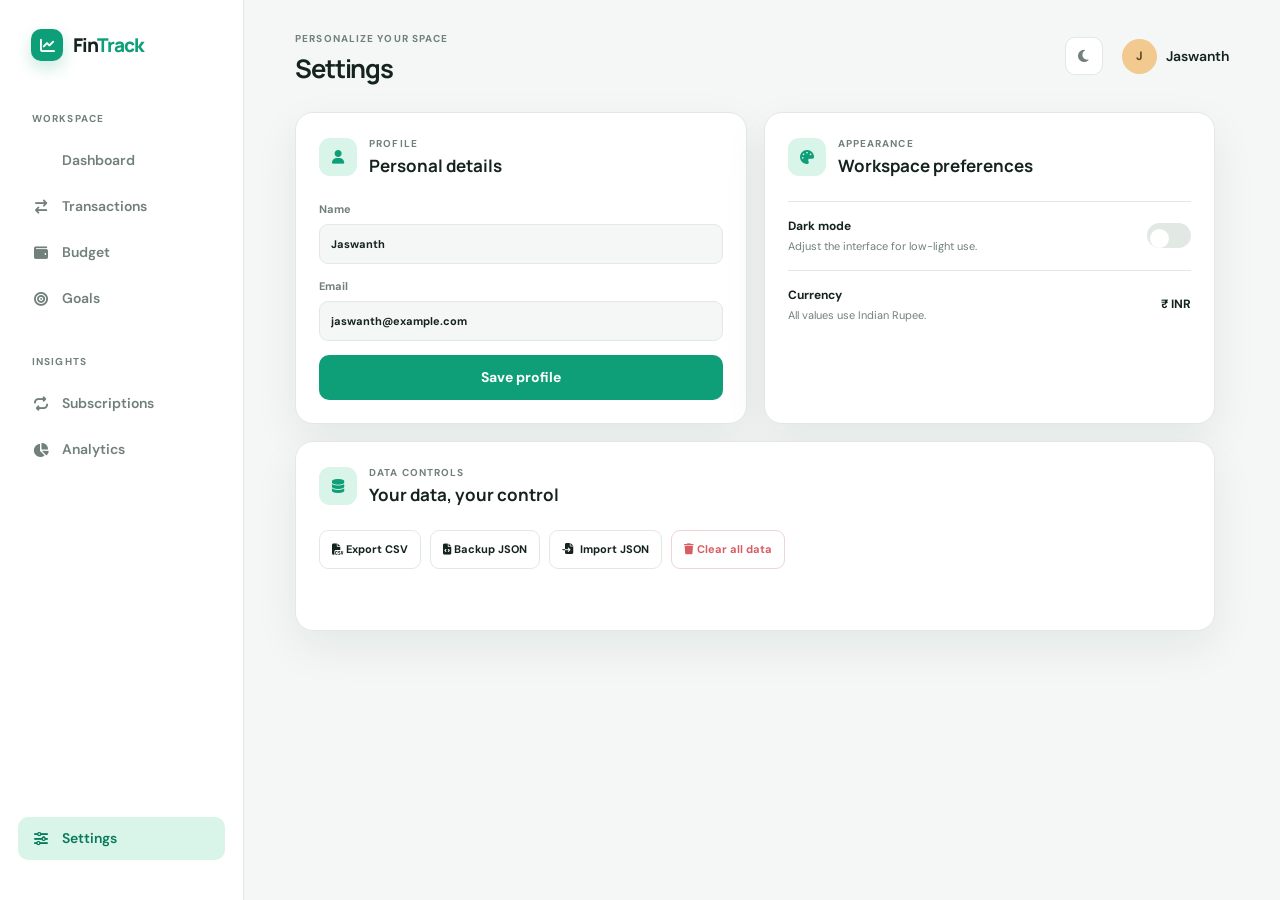
==== FinTrackApp/settings.html @ d3158979 "Deploy FinTrack app to GitHub Pages" ====
<!doctype html><html lang="en"><head><meta charset="UTF-8"><meta name="viewport" content="width=device-width,initial-scale=1"><title>Settings | FinTrack</title><link rel="preconnect" href="https://fonts.googleapis.com"><link rel="stylesheet" href="https://fonts.googleapis.com/css2?family=DM+Sans:wght@400;500;600;700&family=Manrope:wght@600;700;800&display=swap"><link rel="stylesheet" href="https://cdnjs.cloudflare.com/ajax/libs/font-awesome/6.5.2/css/all.min.css"><link rel="stylesheet" href="css/style.css"><link rel="stylesheet" href="css/responsive.css"></head><body data-page="settings"><div class="app-shell"><aside class="sidebar" id="sidebar"><a class="brand" href="index.html"><span class="brand-mark"><i class="fa-solid fa-chart-line"></i></span><span>Fin<span>Track</span></span></a><nav class="sidebar-nav"><p class="nav-label">Workspace</p><a class="nav-item" href="index.html"><i class="fa-solid fa-grid-2"></i>Dashboard</a><a class="nav-item" href="transactions.html"><i class="fa-solid fa-arrow-right-arrow-left"></i>Transactions</a><a class="nav-item" href="budget.html"><i class="fa-solid fa-wallet"></i>Budget</a><a class="nav-item" href="goals.html"><i class="fa-solid fa-bullseye"></i>Goals</a><p class="nav-label nav-label-spaced">Insights</p><a class="nav-item" href="analytics.html"><i class="fa-solid fa-chart-pie"></i>Analytics</a></nav><div class="sidebar-bottom"><a class="nav-item active" href="settings.html"><i class="fa-solid fa-sliders"></i>Settings</a></div></aside><main class="main-content"><header class="topbar"><button class="icon-button mobile-menu" id="mobileMenu" aria-label="Open navigation"><i class="fa-solid fa-bars"></i></button><div class="page-heading"><span class="eyebrow">Personalize your space</span><h1>Settings</h1></div><div class="topbar-actions"><button class="icon-button" id="themeToggle" aria-label="Toggle dark mode"><i class="fa-solid fa-moon"></i></button><div class="profile-chip"><span class="avatar" id="userAvatar">JD</span><span class="profile-name" id="profileName">Jaswanth</span></div></div></header><section class="settings-grid"><article class="panel settings-section"><div class="settings-heading"><span class="settings-icon"><i class="fa-solid fa-user"></i></span><div><p class="section-kicker">Profile</p><h2>Personal details</h2></div></div><form id="profileForm" class="settings-form"><label>Name<input name="name" required></label><label>Email<input name="email" type="email" required></label><button class="primary-button" type="submit">Save profile</button></form></article><article class="panel settings-section"><div class="settings-heading"><span class="settings-icon"><i class="fa-solid fa-palette"></i></span><div><p class="section-kicker">Appearance</p><h2>Workspace preferences</h2></div></div><div class="setting-row"><div><strong>Dark mode</strong><span>Adjust the interface for low-light use.</span></div><button class="toggle-button" id="settingsTheme" aria-label="Toggle dark mode"><span></span></button></div><div class="setting-row"><div><strong>Currency</strong><span>All values use Indian Rupee.</span></div><strong>₹ INR</strong></div></article><article class="panel settings-section"><div class="settings-heading"><span class="settings-icon"><i class="fa-solid fa-database"></i></span><div><p class="section-kicker">Data controls</p><h2>Your data, your control</h2></div></div><div class="data-actions"><button class="secondary-button" id="exportCsv"><i class="fa-solid fa-file-csv"></i> Export CSV</button><button class="secondary-button" id="exportJson"><i class="fa-solid fa-file-code"></i> Backup JSON</button><label class="secondary-button file-button"><i class="fa-solid fa-file-import"></i> Import JSON<input id="importJson" type="file" accept="application/json"></label><button class="danger-button" id="clearData"><i class="fa-solid fa-trash"></i> Clear all data</button></div><p class="settings-note" id="settingsMessage"></p></article></section></main></div><script src="js/storage.js"></script><script src="js/app.js"></script><script src="js/settings.js"></script></body></html>
---- FinTrackApp/css/style.css ----
.page-toolbar{display:flex;align-items:center;justify-content:space-between;margin:5px 0 22px}.page-title{margin:3px 0 0;font:700 22px 'Manrope',sans-serif;letter-spacing:-.04em}.filter-panel{margin-bottom:17px}.filter-grid{display:grid;grid-template-columns:1.8fr 1fr 1fr 1fr;gap:11px}.filter-grid select,.month-picker,.search-field{border:1px solid var(--border);border-radius:10px;background:var(--bg);color:var(--text);padding:10px 12px}.search-field{display:flex;align-items:center;gap:8px;color:var(--muted)}.search-field input{border:0;outline:0;background:transparent;color:var(--text);width:100%}.table-panel{padding:0;overflow:hidden}.table-wrap{overflow-x:auto}table{width:100%;border-collapse:collapse;min-width:720px}th,td{text-align:left;padding:16px 18px;border-bottom:1px solid var(--border);font-size:12px}th{color:var(--muted);font-size:10px;text-transform:uppercase;letter-spacing:.08em}td strong,td small{display:block}td small{color:var(--muted);font-size:10px;margin-top:3px}.amount-cell{font-weight:700}.amount-cell.income{color:var(--accent)}.row-actions{display:flex;justify-content:flex-end;gap:5px}.row-actions .icon-button{width:30px;height:30px;font-size:11px}.budget-grid,.goals-grid{display:grid;grid-template-columns:repeat(3,1fr);gap:17px}.budget-card-head,.goal-card-top,.budget-meta,.budget-footer,.goal-amounts,.goal-footer{display:flex;align-items:center;justify-content:space-between}.category-badge{display:inline-block;background:var(--accent-soft);color:var(--accent-dark);padding:5px 9px;border-radius:7px;font-size:10px;font-weight:700}.budget-card h2,.goal-card h2{font:800 22px 'Manrope',sans-serif;margin:18px 0}.budget-meta,.budget-footer,.goal-footer{font-size:11px;color:var(--muted)}.budget-meta strong.normal{color:var(--accent)}.budget-meta strong.warning{color:var(--orange)}.budget-meta strong.danger{color:var(--danger)}.progress-track{height:8px;background:var(--surface-soft);border-radius:20px;overflow:hidden;margin:9px 0}.progress-fill{display:block;height:100%;border-radius:20px;background:var(--accent)}.progress-fill.warning{background:var(--orange)}.progress-fill.danger{background:var(--danger)}.budget-footer{padding-top:3px}.goal-symbol{width:43px;height:43px;border-radius:13px;display:grid;place-items:center;background:#eee9ff;color:var(--purple);font-size:18px}.goal-card h2{margin:20px 0 4px}.goal-card>p{color:var(--muted);font-size:12px;min-height:36px;margin:0 0 22px}.goal-amounts{align-items:baseline}.goal-amounts strong{font:800 20px 'Manrope',sans-serif}.goal-amounts span{color:var(--muted);font-size:11px}.goal-footer{margin-bottom:18px}.secondary-button,.danger-button{border:1px solid var(--border);background:var(--surface);color:var(--text);border-radius:9px;padding:10px 12px;font-size:11px;font-weight:700}.secondary-button:hover{border-color:var(--accent);color:var(--accent)}.add-money{width:100%}.danger-button{color:var(--danger);border-color:#f0d3d4}.analytics-grid{display:grid;grid-template-columns:1.35fr 1fr;gap:17px}.stats-grid{display:grid;grid-template-columns:repeat(5,1fr);gap:13px;margin-bottom:17px}.stat-card{padding:17px}.stat-card .card-icon{margin-bottom:16px}.stat-card .summary-value{font-size:20px;margin:7px 0 0}.chart-panel{min-height:360px}.analytics-chart{height:280px;position:relative}.settings-grid{display:grid;grid-template-columns:1fr 1fr;gap:17px;max-width:920px}.settings-section:last-child{grid-column:1/-1}.settings-heading{display:flex;gap:12px;align-items:center;margin-bottom:24px}.settings-heading h2{margin:3px 0 0;font:700 17px 'Manrope',sans-serif}.settings-icon{width:38px;height:38px;display:grid;place-items:center;border-radius:11px;background:var(--accent-soft);color:var(--accent)}.settings-form{display:grid;gap:14px}.settings-form label{display:grid;gap:6px;color:var(--muted);font-size:11px;font-weight:700}.settings-form input{padding:11px;border:1px solid var(--border);border-radius:9px;background:var(--bg);color:var(--text)}.setting-row{display:flex;align-items:center;justify-content:space-between;padding:15px 0;border-top:1px solid var(--border);font-size:12px}.setting-row strong,.setting-row span{display:block}.setting-row span{color:var(--muted);font-size:11px;margin-top:3px}.toggle-button{width:44px;height:25px;border:0;border-radius:20px;background:var(--border);padding:3px}.toggle-button span{display:block;width:19px;height:19px;border-radius:50%;background:#fff;transition:.2s}.dark .toggle-button{background:var(--accent)}.dark .toggle-button span{transform:translateX(19px)}.data-actions{display:flex;flex-wrap:wrap;gap:9px}.file-button{display:inline-flex;align-items:center;gap:7px}.file-button input{display:none}.settings-note{font-size:11px;color:var(--accent);min-height:16px}.page-empty{grid-column:1/-1;background:var(--surface);border:1px dashed var(--border);border-radius:var(--radius);padding:70px}.page-empty i{font-size:30px;color:var(--accent);margin-bottom:8px}.page-empty h3{margin:0 0 4px;font:700 17px 'Manrope',sans-serif;color:var(--text)}.page-empty p{margin:0}
:root{--bg:#f4f7f6;--surface:#fff;--surface-soft:#eef4f1;--text:#15231f;--muted:#71807a;--border:#e2e9e5;--accent:#0f9f78;--accent-dark:#087a5b;--accent-soft:#d9f4e9;--blue:#4d86e8;--orange:#ed9a55;--purple:#8b6ee8;--danger:#d85d62;--shadow:0 16px 45px rgba(21,35,31,.07);--radius:18px;--sidebar:244px}*{box-sizing:border-box}body{margin:0;background:var(--bg);color:var(--text);font-family:'DM Sans',sans-serif;font-size:14px;line-height:1.5}body.dark{--bg:#111a17;--surface:#1a2823;--surface-soft:#20352e;--text:#eef8f3;--muted:#9aada4;--border:#2a3b35;--accent-soft:#173c30;--shadow:0 16px 45px rgba(0,0,0,.18)}a{color:inherit;text-decoration:none}button,input,select,textarea{font:inherit}button{cursor:pointer}.sidebar{position:fixed;inset:0 auto 0 0;width:var(--sidebar);padding:29px 18px 22px;background:var(--surface);border-right:1px solid var(--border);display:flex;flex-direction:column;z-index:10}.brand{display:flex;align-items:center;gap:10px;margin:0 13px 50px;font:800 19px 'Manrope',sans-serif;letter-spacing:-.05em}.brand>span:last-child>span{color:var(--accent)}.brand-mark{width:32px;height:32px;border-radius:10px;display:grid;place-items:center;background:var(--accent);color:#fff;font-size:15px;box-shadow:0 7px 16px rgba(15,159,120,.22)}.sidebar-nav{flex:1}.nav-label,.section-kicker,.eyebrow{margin:0;color:var(--muted);font-size:10px;font-weight:700;text-transform:uppercase;letter-spacing:.11em}.nav-label{margin:0 14px 13px}.nav-label-spaced{margin-top:34px}.nav-item{display:flex;align-items:center;gap:13px;padding:11px 14px;margin:3px 0;border-radius:10px;color:var(--muted);font-weight:600;transition:.2s ease}.nav-item i{width:17px;text-align:center}.nav-item:hover{color:var(--accent);background:var(--surface-soft)}.nav-item.active{color:var(--accent-dark);background:var(--accent-soft)}body.dark .nav-item.active{color:#68d8ad}.sidebar-bottom .nav-item{margin-bottom:18px}.sidebar-tip{display:flex;gap:11px;padding:14px;background:var(--surface-soft);border-radius:12px;color:var(--accent)}.sidebar-tip strong,.sidebar-tip span{display:block;font-size:11px}.sidebar-tip span{color:var(--muted);margin-top:3px}.main-content{margin-left:var(--sidebar);min-height:100vh;padding:0 clamp(25px,4vw,64px) 55px}.topbar{min-height:112px;display:flex;align-items:center;justify-content:space-between}.page-heading h1{margin:3px 0 0;font:700 clamp(22px,2vw,29px) 'Manrope',sans-serif;letter-spacing:-.045em}.wave{color:var(--accent)}.topbar-actions{display:flex;align-items:center;gap:19px}.icon-button{border:1px solid var(--border);background:var(--surface);color:var(--muted);width:38px;height:38px;border-radius:10px;display:grid;place-items:center;transition:.2s}.icon-button:hover{color:var(--accent);border-color:var(--accent)}.mobile-menu{display:none}.profile-chip{display:flex;align-items:center;gap:9px;font-weight:600}.profile-chip>i{font-size:10px;color:var(--muted)}.avatar{width:35px;height:35px;display:grid;place-items:center;border-radius:50%;background:#f2c98e;color:#604727;font-size:12px;font-weight:700}.summary-grid{display:grid;grid-template-columns:repeat(4,1fr);gap:17px}.summary-card,.panel{background:var(--surface);border:1px solid var(--border);border-radius:var(--radius);box-shadow:var(--shadow)}.summary-card{padding:21px 22px}.card-top,.panel-heading{display:flex;align-items:flex-start;justify-content:space-between}.card-label{color:var(--muted);font-size:12px;font-weight:600}.card-icon{width:34px;height:34px;display:grid;place-items:center;border-radius:10px}.card-icon.green{background:var(--accent-soft);color:var(--accent)}.card-icon.blue{background:#e5efff;color:var(--blue)}.card-icon.orange{background:#fff0df;color:var(--orange)}.card-icon.purple{background:#eee9ff;color:var(--purple)}.summary-value{display:block;margin:17px 0 6px;font:800 24px 'Manrope',sans-serif;letter-spacing:-.04em}.comparison{font-size:11px;font-weight:600}.positive{color:var(--accent)}.negative{color:var(--danger)}.quick-actions{display:flex;justify-content:space-between;align-items:center;margin:35px 0 21px}.quick-actions h2,.panel h2{margin:3px 0 0;font:700 17px 'Manrope',sans-serif}.action-buttons{display:flex;gap:9px}.action-button{border:1px solid var(--border);background:var(--surface);border-radius:10px;padding:9px 13px;display:flex;align-items:center;gap:8px;color:var(--text);font-size:12px;font-weight:700;transition:.2s}.action-button:hover{border-color:var(--accent);transform:translateY(-2px)}.action-button span{width:22px;height:22px;display:grid;place-items:center;border-radius:7px}.income span{color:var(--accent);background:var(--accent-soft)}.expense span{color:var(--orange);background:#fff0df}.goal span{color:var(--purple);background:#eee9ff}.dashboard-grid{display:grid;grid-template-columns:1fr 1.42fr;gap:17px}.charts-row{margin-bottom:17px}.panel{padding:23px}.panel-heading{margin-bottom:20px}.panel-link{color:var(--accent);font-size:11px;font-weight:700}.chart-period{color:var(--muted);font-size:11px}.doughnut-wrap{width:min(220px,70%);aspect-ratio:1;margin:5px auto 20px;position:relative}.chart-center{position:absolute;inset:0;display:grid;place-content:center;text-align:center;pointer-events:none}.chart-center strong{font:800 20px 'Manrope',sans-serif}.chart-center span{color:var(--muted);font-size:10px}.legend{display:grid;grid-template-columns:1fr 1fr;gap:12px 15px}.legend-item,.chart-key span{display:flex;align-items:center;gap:7px;color:var(--muted);font-size:11px}.legend-item strong{margin-left:auto;color:var(--text)}.legend-dot,.key-dot{width:8px;height:8px;border-radius:3px;display:inline-block}.line-chart-wrap{height:227px}.line-chart-wrap canvas{height:100%!important}.chart-key{display:flex;justify-content:center;gap:22px;margin-top:12px}.income-dot{background:var(--accent)}.expense-dot{background:#edc28e}.bottom-row{align-items:start}.bottom-row .panel{min-height:304px}.transaction-row{display:flex;align-items:center;gap:11px;padding:12px 0;border-bottom:1px solid var(--border)}.transaction-icon{width:34px;height:34px;border-radius:10px;display:grid;place-items:center;background:var(--surface-soft);color:var(--muted)}.transaction-meta{min-width:0;flex:1}.transaction-meta strong,.transaction-meta span{display:block;white-space:nowrap;overflow:hidden;text-overflow:ellipsis}.transaction-meta strong{font-size:12px}.transaction-meta span{color:var(--muted);font-size:10px;margin-top:2px}.transaction-amount{text-align:right;font-size:12px}.insight-list{display:grid;gap:11px}.insight{padding:13px 14px;border-radius:11px;background:var(--surface-soft);display:flex;gap:11px}.insight>i{color:var(--accent);padding-top:3px}.insight p{margin:0;font-size:11px}.insight-heading-icon{color:var(--accent)}.empty-state{text-align:center;color:var(--muted);padding:30px 10px}.modal-backdrop{position:fixed;inset:0;background:rgba(12,25,20,.45);display:none;place-items:center;padding:20px;z-index:30}.modal-backdrop.open{display:grid}.modal{width:min(100%,530px);background:var(--surface);border-radius:20px;padding:24px;box-shadow:0 25px 70px #0003}.modal-heading{display:flex;justify-content:space-between;margin-bottom:22px}.modal h2{margin:3px 0 0;font:700 21px 'Manrope',sans-serif}.form-grid{display:grid;grid-template-columns:1fr 1fr;gap:15px}.form-grid label{display:grid;gap:6px;color:var(--muted);font-size:11px;font-weight:700}.form-grid .wide{grid-column:1/-1}.form-grid input,.form-grid select,.form-grid textarea{width:100%;border:1px solid var(--border);border-radius:9px;background:var(--bg);color:var(--text);padding:10px 11px;outline:none}.form-error{min-height:19px;margin:13px 0 8px;color:var(--danger);font-size:12px}.primary-button{border:0;background:var(--accent);color:#fff;padding:12px 15px;border-radius:10px;font-weight:700}.full-width{width:100%}
---- FinTrackApp/css/responsive.css ----
@media(max-width:1100px){.budget-grid,.goals-grid{grid-template-columns:repeat(2,1fr)}.stats-grid{grid-template-columns:repeat(3,1fr)}.analytics-grid{grid-template-columns:1fr}.settings-grid{max-width:none}}@media(max-width:720px){.page-toolbar{align-items:flex-start;gap:12px}.page-title{font-size:19px}.page-toolbar .primary-button{padding:10px;font-size:11px}.filter-grid{grid-template-columns:1fr 1fr}.filter-grid .search-field{grid-column:1/-1}.budget-grid,.goals-grid,.settings-grid,.stats-grid{grid-template-columns:1fr}.settings-section:last-child{grid-column:auto}.stats-grid{gap:10px}.stat-card{display:grid;grid-template-columns:auto 1fr;column-gap:12px}.stat-card .card-icon{grid-row:1/3}.stat-card .summary-value{margin:2px 0 0}.analytics-chart{height:240px}}
@media(max-width:1100px){:root{--sidebar:215px}.summary-grid{grid-template-columns:repeat(2,1fr)}.dashboard-grid{grid-template-columns:1fr}.doughnut-wrap{width:240px}}@media(max-width:720px){.sidebar{transform:translateX(-100%);transition:transform .25s ease;box-shadow:10px 0 30px #0002}.sidebar.open{transform:translateX(0)}.main-content{margin-left:0;padding:0 16px 35px}.topbar{min-height:88px;justify-content:flex-start}.mobile-menu{display:grid;margin-right:12px}.page-heading{flex:1}.page-heading h1{font-size:20px}.topbar-actions{gap:9px}.profile-name,.profile-chip>i{display:none}.summary-card{padding:17px}.summary-value{font-size:21px}.quick-actions{display:block;margin-top:27px}.action-buttons{margin-top:15px;display:grid;grid-template-columns:repeat(3,1fr)}.action-button{justify-content:center;padding:9px 5px;font-size:11px}.action-button span{display:none}.panel{padding:18px}.bottom-row{grid-template-columns:1fr}.form-grid{grid-template-columns:1fr}.form-grid .wide{grid-column:auto}}@media(max-width:420px){.summary-grid{gap:10px}.summary-card{padding:14px 12px}.summary-value{font-size:17px}.card-icon{width:29px;height:29px}.comparison{font-size:9px}.action-buttons{gap:6px}.action-button{font-size:10px}.panel-heading{gap:10px}.legend{gap:10px}.modal{padding:18px}}
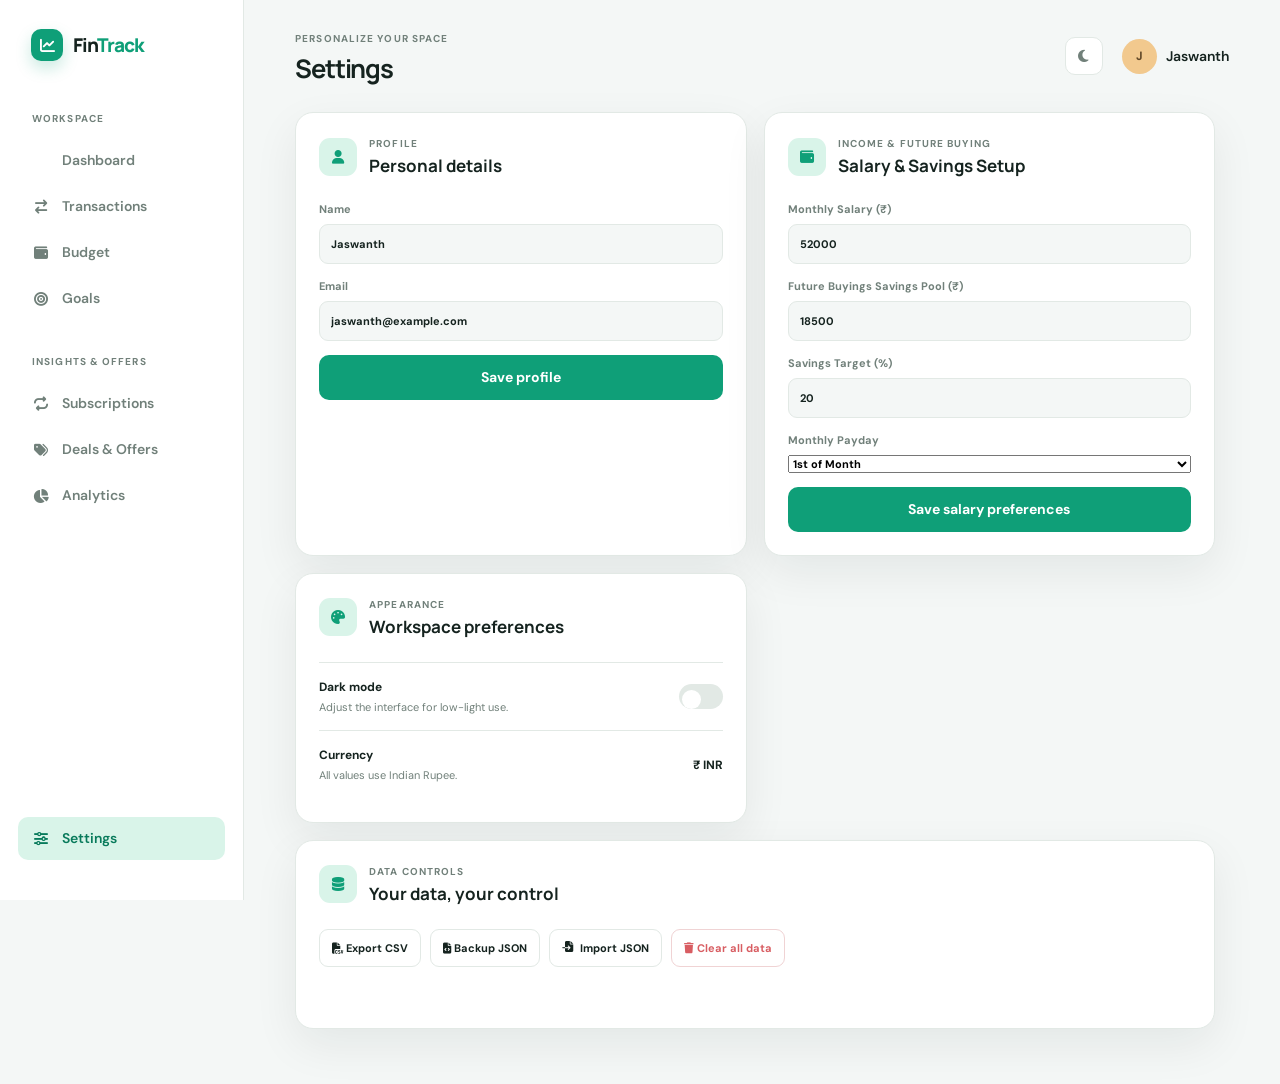
==== commit bb6a1d12: "Add Salary Flow, Deals Hub (Amazon/Flipkart/Swiggy/Zomato), and Smart Savings Shopper" ====
--- a/FinTrackApp/settings.html
+++ b/FinTrackApp/settings.html
@@ -1 +1 @@
-<!doctype html><html lang="en"><head><meta charset="UTF-8"><meta name="viewport" content="width=device-width,initial-scale=1"><title>Settings | FinTrack</title><link rel="preconnect" href="https://fonts.googleapis.com"><link rel="stylesheet" href="https://fonts.googleapis.com/css2?family=DM+Sans:wght@400;500;600;700&family=Manrope:wght@600;700;800&display=swap"><link rel="stylesheet" href="https://cdnjs.cloudflare.com/ajax/libs/font-awesome/6.5.2/css/all.min.css"><link rel="stylesheet" href="css/style.css"><link rel="stylesheet" href="css/responsive.css"></head><body data-page="settings"><div class="app-shell"><aside class="sidebar" id="sidebar"><a class="brand" href="index.html"><span class="brand-mark"><i class="fa-solid fa-chart-line"></i></span><span>Fin<span>Track</span></span></a><nav class="sidebar-nav"><p class="nav-label">Workspace</p><a class="nav-item" href="index.html"><i class="fa-solid fa-grid-2"></i>Dashboard</a><a class="nav-item" href="transactions.html"><i class="fa-solid fa-arrow-right-arrow-left"></i>Transactions</a><a class="nav-item" href="budget.html"><i class="fa-solid fa-wallet"></i>Budget</a><a class="nav-item" href="goals.html"><i class="fa-solid fa-bullseye"></i>Goals</a><p class="nav-label nav-label-spaced">Insights</p><a class="nav-item" href="analytics.html"><i class="fa-solid fa-chart-pie"></i>Analytics</a></nav><div class="sidebar-bottom"><a class="nav-item active" href="settings.html"><i class="fa-solid fa-sliders"></i>Settings</a></div></aside><main class="main-content"><header class="topbar"><button class="icon-button mobile-menu" id="mobileMenu" aria-label="Open navigation"><i class="fa-solid fa-bars"></i></button><div class="page-heading"><span class="eyebrow">Personalize your space</span><h1>Settings</h1></div><div class="topbar-actions"><button class="icon-button" id="themeToggle" aria-label="Toggle dark mode"><i class="fa-solid fa-moon"></i></button><div class="profile-chip"><span class="avatar" id="userAvatar">JD</span><span class="profile-name" id="profileName">Jaswanth</span></div></div></header><section class="settings-grid"><article class="panel settings-section"><div class="settings-heading"><span class="settings-icon"><i class="fa-solid fa-user"></i></span><div><p class="section-kicker">Profile</p><h2>Personal details</h2></div></div><form id="profileForm" class="settings-form"><label>Name<input name="name" required></label><label>Email<input name="email" type="email" required></label><button class="primary-button" type="submit">Save profile</button></form></article><article class="panel settings-section"><div class="settings-heading"><span class="settings-icon"><i class="fa-solid fa-palette"></i></span><div><p class="section-kicker">Appearance</p><h2>Workspace preferences</h2></div></div><div class="setting-row"><div><strong>Dark mode</strong><span>Adjust the interface for low-light use.</span></div><button class="toggle-button" id="settingsTheme" aria-label="Toggle dark mode"><span></span></button></div><div class="setting-row"><div><strong>Currency</strong><span>All values use Indian Rupee.</span></div><strong>₹ INR</strong></div></article><article class="panel settings-section"><div class="settings-heading"><span class="settings-icon"><i class="fa-solid fa-database"></i></span><div><p class="section-kicker">Data controls</p><h2>Your data, your control</h2></div></div><div class="data-actions"><button class="secondary-button" id="exportCsv"><i class="fa-solid fa-file-csv"></i> Export CSV</button><button class="secondary-button" id="exportJson"><i class="fa-solid fa-file-code"></i> Backup JSON</button><label class="secondary-button file-button"><i class="fa-solid fa-file-import"></i> Import JSON<input id="importJson" type="file" accept="application/json"></label><button class="danger-button" id="clearData"><i class="fa-solid fa-trash"></i> Clear all data</button></div><p class="settings-note" id="settingsMessage"></p></article></section></main></div><script src="js/storage.js"></script><script src="js/app.js"></script><script src="js/settings.js"></script></body></html>+<!doctype html><html lang="en"><head><meta charset="UTF-8"><meta name="viewport" content="width=device-width,initial-scale=1"><title>Settings | FinTrack</title><link rel="preconnect" href="https://fonts.googleapis.com"><link rel="stylesheet" href="https://fonts.googleapis.com/css2?family=DM+Sans:wght@400;500;600;700&family=Manrope:wght@600;700;800&display=swap"><link rel="stylesheet" href="https://cdnjs.cloudflare.com/ajax/libs/font-awesome/6.5.2/css/all.min.css"><link rel="stylesheet" href="css/style.css"><link rel="stylesheet" href="css/ux.css"><link rel="stylesheet" href="css/responsive.css"></head><body data-page="settings"><div class="app-shell"><aside class="sidebar" id="sidebar"><a class="brand" href="index.html"><span class="brand-mark"><i class="fa-solid fa-chart-line"></i></span><span>Fin<span>Track</span></span></a><nav class="sidebar-nav"><p class="nav-label">Workspace</p><a class="nav-item" href="index.html"><i class="fa-solid fa-grid-2"></i>Dashboard</a><a class="nav-item" href="transactions.html"><i class="fa-solid fa-arrow-right-arrow-left"></i>Transactions</a><a class="nav-item" href="budget.html"><i class="fa-solid fa-wallet"></i>Budget</a><a class="nav-item" href="goals.html"><i class="fa-solid fa-bullseye"></i>Goals</a><p class="nav-label nav-label-spaced">Insights & Offers</p><a class="nav-item" href="subscriptions.html"><i class="fa-solid fa-repeat"></i>Subscriptions</a><a class="nav-item" href="deals.html"><i class="fa-solid fa-tags"></i>Deals & Offers</a><a class="nav-item" href="analytics.html"><i class="fa-solid fa-chart-pie"></i>Analytics</a></nav><div class="sidebar-bottom"><a class="nav-item active" href="settings.html"><i class="fa-solid fa-sliders"></i>Settings</a></div></aside><main class="main-content"><header class="topbar"><button class="icon-button mobile-menu" id="mobileMenu" aria-label="Open navigation"><i class="fa-solid fa-bars"></i></button><div class="page-heading"><span class="eyebrow">Personalize your space</span><h1>Settings</h1></div><div class="topbar-actions"><button class="icon-button" id="themeToggle" aria-label="Toggle dark mode"><i class="fa-solid fa-moon"></i></button><div class="profile-chip"><span class="avatar" id="userAvatar">JD</span><span class="profile-name" id="profileName">Jaswanth</span></div></div></header><section class="settings-grid"><article class="panel settings-section"><div class="settings-heading"><span class="settings-icon"><i class="fa-solid fa-user"></i></span><div><p class="section-kicker">Profile</p><h2>Personal details</h2></div></div><form id="profileForm" class="settings-form"><label>Name<input name="name" required></label><label>Email<input name="email" type="email" required></label><button class="primary-button" type="submit">Save profile</button></form></article><article class="panel settings-section"><div class="settings-heading"><span class="settings-icon"><i class="fa-solid fa-wallet"></i></span><div><p class="section-kicker">Income & Future Buying</p><h2>Salary & Savings Setup</h2></div></div><form id="salaryForm" class="settings-form"><label>Monthly Salary (₹)<input name="monthlySalary" type="number" min="1000" step="500" required></label><label>Future Buyings Savings Pool (₹)<input name="futureSavingsBalance" type="number" min="0" step="500" required title="Amount reserved for shopping deals and goals"></label><label>Savings Target (%)<input name="savingsPercent" type="number" min="5" max="80" required></label><label>Monthly Payday<select name="payDay"><option value="1">1st of Month</option><option value="5">5th of Month</option><option value="10">10th of Month</option><option value="25">25th of Month</option><option value="30">Last Day of Month</option></select></label><button class="primary-button" type="submit">Save salary preferences</button></form></article><article class="panel settings-section"><div class="settings-heading"><span class="settings-icon"><i class="fa-solid fa-palette"></i></span><div><p class="section-kicker">Appearance</p><h2>Workspace preferences</h2></div></div><div class="setting-row"><div><strong>Dark mode</strong><span>Adjust the interface for low-light use.</span></div><button class="toggle-button" id="settingsTheme" aria-label="Toggle dark mode"><span></span></button></div><div class="setting-row"><div><strong>Currency</strong><span>All values use Indian Rupee.</span></div><strong>₹ INR</strong></div></article><article class="panel settings-section"><div class="settings-heading"><span class="settings-icon"><i class="fa-solid fa-database"></i></span><div><p class="section-kicker">Data controls</p><h2>Your data, your control</h2></div></div><div class="data-actions"><button class="secondary-button" id="exportCsv"><i class="fa-solid fa-file-csv"></i> Export CSV</button><button class="secondary-button" id="exportJson"><i class="fa-solid fa-file-code"></i> Backup JSON</button><label class="secondary-button file-button"><i class="fa-solid fa-file-import"></i> Import JSON<input id="importJson" type="file" accept="application/json"></label><button class="danger-button" id="clearData"><i class="fa-solid fa-trash"></i> Clear all data</button></div><p class="settings-note" id="settingsMessage"></p></article></section></main></div><script src="js/storage.js"></script><script src="js/app.js"></script><script src="js/settings.js"></script></body></html>
--- a/FinTrackApp/css/ux.css
+++ b/FinTrackApp/css/ux.css
@@ -0,0 +1,586 @@
+ .heatmap-panel{margin-bottom:17px}.heatmap-legend{display:flex;gap:10px;color:var(--muted);font-size:10px}.heatmap-legend span{display:flex;align-items:center;gap:4px}.heatmap-legend i{width:9px;height:9px;border-radius:3px;display:inline-block}.heat-low{background:#c6eadb}.heat-medium{background:#62cda6}.heat-high{background:#0f9f78}.heatmap-weekdays,.heatmap-grid{display:grid;grid-template-columns:repeat(7,1fr);gap:7px}.heatmap-weekdays{margin-bottom:7px}.heatmap-weekdays span{color:var(--muted);font-size:9px;text-align:center}.heatmap-cell{aspect-ratio:1;border:0;border-radius:8px;background:var(--surface-soft);color:var(--muted);font-size:10px;transition:transform .18s ease,box-shadow .18s ease}.heatmap-cell:not(.is-empty){cursor:pointer}.heatmap-cell:not(.is-empty):hover,.heatmap-cell:focus-visible{transform:scale(1.08);box-shadow:0 5px 14px rgba(15,159,120,.2);outline:2px solid var(--accent);outline-offset:1px}.heatmap-cell.low{background:#c6eadb;color:#17614a}.heatmap-cell.medium{background:#62cda6;color:#073c2b}.heatmap-cell.high{background:#0f9f78;color:#fff}.heatmap-cell span{font-weight:700}.heatmap-detail{display:flex;flex-wrap:wrap;gap:12px;margin-top:15px;padding:11px 13px;border-radius:10px;background:var(--surface-soft);color:var(--muted);font-size:10px}.heatmap-detail strong{color:var(--text)}.heatmap-detail span+span{padding-left:12px;border-left:1px solid var(--border)}@media(max-width:520px){.heatmap-legend{gap:6px;font-size:9px}.heatmap-weekdays,.heatmap-grid{gap:4px}.heatmap-cell{border-radius:6px;font-size:9px}.heatmap-detail{gap:8px}.heatmap-detail span+span{padding-left:8px}}
+ .subscription-stats{display:grid;grid-template-columns:repeat(3,1fr);gap:17px;margin:5px 0 35px}.subscription-stat{display:grid;grid-template-columns:auto 1fr;column-gap:12px;align-items:center;padding:17px 20px}.subscription-stat .card-icon{grid-row:1/3}.subscription-stat .summary-value{margin:5px 0 0;font-size:21px}.upcoming-panel{margin-bottom:17px}.upcoming-list{display:grid;grid-template-columns:repeat(3,1fr);gap:10px}.upcoming-item{display:flex;align-items:center;gap:10px;padding:11px;border-radius:10px;background:var(--surface-soft)}.subscription-icon{width:35px;height:35px;border-radius:10px;display:grid;place-items:center;background:var(--accent-soft);color:var(--accent);flex:none}.upcoming-item div{min-width:0;flex:1}.upcoming-item strong,.upcoming-item span{display:block}.upcoming-item strong{font-size:11px;white-space:nowrap;overflow:hidden;text-overflow:ellipsis}.upcoming-item span{color:var(--muted);font-size:10px;margin-top:2px}.upcoming-item b{font-size:11px}.subscription-grid{display:grid;grid-template-columns:repeat(3,1fr);gap:17px}.subscription-card-top{display:flex;justify-content:space-between;align-items:flex-start}.subscription-card h2{margin:18px 0 3px;font:700 18px 'Manrope',sans-serif}.subscription-card>p{margin:0 0 20px;color:var(--muted);font-size:11px}.subscription-amount{font:800 22px 'Manrope',sans-serif}.subscription-amount small{font:400 10px;color:var(--muted)}.subscription-footer{display:flex;justify-content:space-between;border-top:1px solid var(--border);padding-top:14px;margin-top:18px;color:var(--muted);font-size:10px}.subscription-footer strong{color:var(--text);font-size:10px}@media(max-width:900px){.subscription-grid{grid-template-columns:repeat(2,1fr)}.upcoming-list{grid-template-columns:1fr 1fr}}@media(max-width:720px){.subscription-stats{grid-template-columns:1fr;margin-bottom:27px}.upcoming-list,.subscription-grid{grid-template-columns:1fr}.subscription-stat{padding:15px}}
+ .goal-details{display:grid;grid-template-columns:repeat(3,1fr);gap:7px;margin:13px 0 15px}.goal-details div{padding:8px 7px;border-radius:8px;background:var(--surface-soft)}.goal-details span,.goal-details strong{display:block}.goal-details span{color:var(--muted);font-size:9px}.goal-details strong{margin-top:3px;font-size:10px}.goal-progress-animated{animation:goal-progress-in 700ms ease both;transform-origin:left}@keyframes goal-progress-in{from{transform:scaleX(0)}to{transform:scaleX(1)}}.goal-money-label{display:grid;gap:7px;color:var(--muted);font-size:11px;font-weight:700}.goal-money-label input{border:1px solid var(--border);border-radius:9px;background:var(--bg);color:var(--text);padding:11px;outline:none}.goal-money-label input:focus{border-color:var(--accent)}@media(max-width:420px){.goal-details{gap:4px}.goal-details div{padding:7px 5px}.goal-details span{font-size:8px}}
+ .recommendation-panel{margin-bottom:17px}.recommendation-panel h2{margin:3px 0 0;font:700 17px 'Manrope',sans-serif}.recommendation-inputs{display:grid;grid-template-columns:repeat(3,1fr);gap:12px}.recommendation-inputs label{display:grid;gap:6px;color:var(--muted);font-size:10px;font-weight:700}.recommendation-inputs input{border:1px solid var(--border);border-radius:9px;background:var(--bg);color:var(--text);padding:10px 11px;outline:none}.recommendation-inputs input:focus{border-color:var(--accent)}.recommendation-result{display:flex;align-items:center;justify-content:space-between;margin:17px 0;padding:14px 16px;border-radius:11px;background:var(--accent-soft)}.recommendation-result span{color:var(--muted);font-size:11px}.recommendation-result strong{color:var(--accent-dark);font:800 21px 'Manrope',sans-serif}.recommendation-label{margin-bottom:9px}.category-recommendations{display:grid;grid-template-columns:repeat(2,1fr);gap:9px}.category-recommendation{display:flex;align-items:center;gap:9px;padding:10px 11px;border:1px solid var(--border);border-radius:10px}.category-recommendation span{flex:1}.category-recommendation strong,.category-recommendation small,.category-recommendation b{display:block}.category-recommendation strong{font-size:11px}.category-recommendation small{color:var(--muted);font-size:9px;margin-top:2px}.category-recommendation b{font-size:12px;color:var(--accent)}@media(max-width:720px){.recommendation-inputs{grid-template-columns:1fr}.category-recommendations{grid-template-columns:1fr}.recommendation-result{align-items:flex-start;gap:8px;flex-direction:column}}
+ .smart-insight{display:flex;gap:11px;padding:13px 14px;border-radius:11px;background:var(--surface-soft);border-left:3px solid var(--accent);transition:transform .2s ease}.smart-insight:hover{transform:translateX(3px)}.smart-insight.warning{border-left-color:var(--orange)}.smart-insight.goal{border-left-color:var(--purple)}.smart-insight.saving{border-left-color:var(--blue)}.insight-icon{width:25px;height:25px;display:grid;place-items:center;border-radius:8px;background:var(--accent-soft);color:var(--accent);font-size:11px;flex:none}.smart-insight.warning .insight-icon{background:#fff0df;color:var(--orange)}.smart-insight.goal .insight-icon{background:#eee9ff;color:var(--purple)}.smart-insight.saving .insight-icon{background:#e5efff;color:var(--blue)}.smart-insight strong,.smart-insight p,.smart-insight a{display:block}.smart-insight strong{font-size:11px}.smart-insight p{margin:3px 0 6px;font-size:11px}.smart-insight a{color:var(--accent);font-size:10px;font-weight:700}.smart-insight a i{margin-left:4px;transition:transform .2s}.smart-insight a:hover i{transform:translateX(3px)}
+ .health-layout{display:grid;grid-template-columns:1.35fr 1fr;gap:17px;margin:17px 0}.health-panel{display:grid;grid-template-columns:auto 1fr;align-items:center;column-gap:20px;position:relative}.health-score-ring{width:112px;height:112px;border-radius:50%;display:grid;place-items:center;background:conic-gradient(var(--accent) calc(var(--score,78) * 1%),var(--surface-soft) 0);position:relative}.health-score-ring:after{content:'';position:absolute;inset:9px;border-radius:50%;background:var(--surface)}.health-score-ring>div{position:relative;z-index:1;text-align:center}.health-score-ring strong{display:block;font:800 29px 'Manrope',sans-serif;line-height:1}.health-score-ring span{color:var(--muted);font-size:10px}.health-copy h2{margin:3px 0 4px;font:700 18px 'Manrope',sans-serif}.health-copy p:last-child{margin:0;color:var(--muted);font-size:11px;max-width:290px}.health-details{grid-column:1/-1;border:0;border-top:1px solid var(--border);background:none;color:var(--accent);text-align:left;padding:13px 0 0;margin-top:18px;font-size:11px;font-weight:700}.health-details i{margin-left:5px;transition:transform .2s}.health-details[aria-expanded=true] i{transform:rotate(180deg)}.health-breakdown{grid-column:1/-1;display:none;grid-template-columns:1fr 1fr;gap:8px;margin-top:12px}.health-breakdown.open{display:grid}.health-breakdown span{padding:8px 9px;border-radius:8px;background:var(--surface-soft);color:var(--muted);font-size:10px}.health-breakdown i{color:var(--accent);margin-right:4px}.metric-panel{min-height:0}.metric-list{display:grid;grid-template-columns:1fr 1fr;gap:13px}.metric-list div{padding:11px;border-radius:10px;background:var(--surface-soft)}.metric-list span,.metric-list strong{display:block}.metric-list span{color:var(--muted);font-size:10px}.metric-list strong{margin-top:4px;font:700 15px 'Manrope',sans-serif}.metric-list strong:last-child{color:var(--accent)}@media(max-width:720px){.health-layout{grid-template-columns:1fr}.health-panel{grid-template-columns:auto 1fr}.metric-list{gap:8px}.metric-list strong{font-size:13px}}
+:root{--ux-duration:240ms}.intro-overlay{position:fixed;inset:0;z-index:100;background:var(--bg);display:grid;place-items:center;opacity:1;transition:opacity 300ms ease}.intro-overlay.is-leaving{opacity:0;pointer-events:none}.intro-content{text-align:center;position:relative}.intro-brand{display:flex;justify-content:center;align-items:center;gap:10px;font:800 27px 'Manrope',sans-serif;letter-spacing:-.06em;animation:intro-brand-in 500ms ease both}.intro-brand span{color:var(--accent)}.intro-mark{width:44px;height:44px;border-radius:14px;display:grid;place-items:center;background:var(--accent);color:#fff;box-shadow:0 10px 24px rgba(15,159,120,.25)}.mascot{width:112px;height:78px;margin:34px auto 19px;position:relative;anima/* ========================================================
+   SALARY & SAVINGS FLOW PULSE (DASHBOARD)
+   ======================================================== */
+.salary-pulse-panel {
+  margin-top: 24px;
+  background: linear-gradient(135deg, var(--surface) 0%, color-mix(in srgb, var(--accent) 5%, var(--surface)) 100%);
+  border: 1px solid color-mix(in srgb, var(--accent) 25%, var(--border));
+  border-radius: 18px;
+  padding: 24px;
+}
+
+.pulse-head {
+  display: flex;
+  justify-content: space-between;
+  align-items: flex-start;
+  gap: 18px;
+  margin-bottom: 20px;
+  flex-wrap: wrap;
+}
+
+.pulse-head h2 {
+  font: 700 20px 'Manrope', sans-serif;
+  margin: 4px 0 2px;
+  color: var(--text);
+}
+
+.pulse-head p {
+  color: var(--muted);
+  font-size: 13px;
+  margin: 0;
+  max-width: 600px;
+}
+
+.pulse-deal-btn {
+  white-space: nowrap;
+  display: inline-flex;
+  align-items: center;
+  gap: 8px;
+  padding: 10px 18px;
+  font-size: 13px;
+  border-radius: 10px;
+}
+
+.salary-flow-grid {
+  display: flex;
+  align-items: center;
+  gap: 12px;
+  overflow-x: auto;
+  padding-bottom: 4px;
+}
+
+.flow-card {
+  flex: 1;
+  min-width: 170px;
+  background: var(--surface);
+  border: 1px solid var(--border);
+  border-radius: 14px;
+  padding: 16px;
+  display: flex;
+  align-items: center;
+  gap: 14px;
+  transition: transform 0.2s ease, box-shadow 0.2s ease;
+}
+
+.flow-card:hover {
+  transform: translateY(-2px);
+  box-shadow: 0 10px 24px rgba(0,0,0,0.06);
+}
+
+.flow-card.highlight {
+  background: color-mix(in srgb, var(--accent) 8%, var(--surface));
+  border-color: color-mix(in srgb, var(--accent) 40%, var(--border));
+}
+
+.flow-card.future-pool {
+  background: color-mix(in srgb, #8b6ee8 10%, var(--surface));
+  border-color: color-mix(in srgb, #8b6ee8 40%, var(--border));
+}
+
+.flow-icon {
+  width: 44px;
+  height: 44px;
+  border-radius: 12px;
+  background: rgba(15, 159, 120, 0.12);
+  color: var(--accent);
+  display: grid;
+  place-items: center;
+  font-size: 18px;
+  flex-shrink: 0;
+}
+
+.flow-icon.orange {
+  background: rgba(237, 154, 85, 0.14);
+  color: #d97706;
+}
+
+.flow-icon.green {
+  background: rgba(15, 159, 120, 0.16);
+  color: var(--accent);
+}
+
+.flow-icon.purple {
+  background: rgba(139, 110, 232, 0.15);
+  color: #7c3aed;
+}
+
+.flow-label {
+  display: block;
+  font-size: 11px;
+  font-weight: 600;
+  text-transform: uppercase;
+  letter-spacing: 0.5px;
+  color: var(--muted);
+}
+
+.flow-value {
+  display: block;
+  font: 800 18px 'Manrope', sans-serif;
+  color: var(--text);
+  margin: 2px 0 1px;
+}
+
+.flow-value.highlight {
+  color: var(--accent);
+}
+
+.flow-value.purple {
+  color: #7c3aed;
+}
+
+.flow-card small {
+  display: block;
+  font-size: 11px;
+  color: var(--muted);
+}
+
+.flow-divider {
+  color: var(--muted);
+  font-size: 14px;
+  opacity: 0.6;
+  display: grid;
+  place-items: center;
+  flex-shrink: 0;
+}
+
+/* ========================================================
+   SMART SAVINGS SHOPPER & ADVISOR (DEALS PAGE)
+   ======================================================== */
+.advisor-panel {
+  margin-bottom: 28px;
+  background: linear-gradient(135deg, var(--surface) 0%, color-mix(in srgb, #8b6ee8 6%, var(--surface)) 100%);
+  border: 1px solid color-mix(in srgb, #8b6ee8 30%, var(--border));
+  border-radius: 20px;
+  padding: 28px;
+  box-shadow: 0 12px 30px rgba(0,0,0,0.04);
+}
+
+.advisor-header {
+  display: flex;
+  justify-content: space-between;
+  align-items: flex-start;
+  gap: 20px;
+  margin-bottom: 22px;
+  flex-wrap: wrap;
+}
+
+.advisor-header h2 {
+  font: 800 22px 'Manrope', sans-serif;
+  margin: 6px 0 2px;
+  color: var(--text);
+}
+
+.advisor-header p {
+  color: var(--muted);
+  font-size: 13px;
+  margin: 0;
+}
+
+.savings-stat-chip {
+  background: var(--surface);
+  border: 1px solid color-mix(in srgb, #8b6ee8 40%, var(--border));
+  border-radius: 14px;
+  padding: 12px 18px;
+  text-align: right;
+}
+
+.savings-stat-chip span {
+  display: block;
+  font-size: 11px;
+  font-weight: 700;
+  text-transform: uppercase;
+  color: var(--muted);
+}
+
+.savings-stat-chip strong {
+  display: block;
+  font: 800 22px 'Manrope', sans-serif;
+  color: #7c3aed;
+  margin-top: 2px;
+}
+
+.advisor-form-grid {
+  display: grid;
+  grid-template-columns: repeat(auto-fit, minmax(180px, 1fr));
+  gap: 14px;
+  margin-bottom: 20px;
+}
+
+.advisor-form-grid label {
+  display: flex;
+  flex-direction: column;
+  gap: 6px;
+  font-size: 12px;
+  font-weight: 600;
+  color: var(--text);
+}
+
+.advisor-form-grid input,
+.advisor-form-grid select {
+  padding: 10px 14px;
+  border-radius: 10px;
+  border: 1px solid var(--border);
+  background: var(--surface);
+  color: var(--text);
+  font-size: 14px;
+  outline: none;
+}
+
+.advisor-form-grid input:focus,
+.advisor-form-grid select:focus {
+  border-color: var(--accent);
+}
+
+.verdict-container {
+  background: var(--surface);
+  border: 1px solid var(--border);
+  border-radius: 14px;
+  padding: 20px;
+  transition: all 0.3s ease;
+}
+
+.verdict-container.status-safe {
+  border-left: 5px solid var(--accent);
+  background: color-mix(in srgb, var(--accent) 5%, var(--surface));
+}
+
+.verdict-container.status-moderate {
+  border-left: 5px solid #d97706;
+  background: color-mix(in srgb, #d97706 5%, var(--surface));
+}
+
+.verdict-container.status-stretch {
+  border-left: 5px solid #ea580c;
+  background: color-mix(in srgb, #ea580c 5%, var(--surface));
+}
+
+.verdict-container.status-shortfall {
+  border-left: 5px solid #ef4444;
+  background: color-mix(in srgb, #ef4444 5%, var(--surface));
+}
+
+.verdict-header {
+  display: flex;
+  align-items: center;
+  gap: 12px;
+  margin-bottom: 8px;
+}
+
+.verdict-tag {
+  font-size: 12px;
+  font-weight: 800;
+  padding: 4px 10px;
+  border-radius: 6px;
+  text-transform: uppercase;
+}
+
+.verdict-tag.safe {
+  background: rgba(15, 159, 120, 0.15);
+  color: #0f9f78;
+}
+
+.verdict-tag.moderate {
+  background: rgba(217, 119, 6, 0.15);
+  color: #d97706;
+}
+
+.verdict-tag.stretch {
+  background: rgba(234, 88, 12, 0.15);
+  color: #ea580c;
+}
+
+.verdict-tag.danger {
+  background: rgba(239, 68, 68, 0.15);
+  color: #ef4444;
+}
+
+.verdict-message {
+  font-size: 13.5px;
+  color: var(--text);
+  margin: 0 0 16px;
+  line-height: 1.5;
+}
+
+.verdict-metrics {
+  display: flex;
+  gap: 24px;
+  padding: 12px 16px;
+  background: color-mix(in srgb, var(--border) 40%, transparent);
+  border-radius: 10px;
+  margin-bottom: 16px;
+  flex-wrap: wrap;
+}
+
+.verdict-metrics div span {
+  display: block;
+  font-size: 11px;
+  color: var(--muted);
+}
+
+.verdict-metrics div strong {
+  display: block;
+  font-size: 15px;
+  font-weight: 700;
+  color: var(--text);
+}
+
+.verdict-actions {
+  display: flex;
+  gap: 12px;
+}
+
+/* ========================================================
+   DEALS PLATFORM TABS & CARDS
+   ======================================================== */
+.deals-platform-tabs {
+  display: flex;
+  gap: 8px;
+  overflow-x: auto;
+  padding: 4px 0;
+  flex-wrap: wrap;
+}
+
+.deal-tab {
+  padding: 8px 14px;
+  border-radius: 20px;
+  border: 1px solid var(--border);
+  background: var(--surface);
+  color: var(--muted);
+  font-size: 12.5px;
+  font-weight: 600;
+  cursor: pointer;
+  display: inline-flex;
+  align-items: center;
+  gap: 6px;
+  transition: all 0.2s ease;
+}
+
+.deal-tab:hover {
+  border-color: var(--accent);
+  color: var(--text);
+}
+
+.deal-tab.active {
+  background: var(--accent);
+  color: #fff;
+  border-color: var(--accent);
+}
+
+.deals-grid {
+  display: grid;
+  grid-template-columns: repeat(auto-fill, minmax(280px, 1fr));
+  gap: 20px;
+  margin-top: 20px;
+}
+
+.deal-card {
+  display: flex;
+  flex-direction: column;
+  border-radius: 16px;
+  padding: 20px;
+  border: 1px solid var(--border);
+  transition: transform 0.2s ease, box-shadow 0.2s ease;
+}
+
+.deal-card:hover {
+  transform: translateY(-4px);
+  box-shadow: 0 16px 36px rgba(0,0,0,0.08);
+}
+
+.deal-card-top {
+  display: flex;
+  justify-content: space-between;
+  align-items: center;
+  margin-bottom: 12px;
+}
+
+.store-badge {
+  font-size: 11px;
+  font-weight: 800;
+  padding: 4px 10px;
+  border-radius: 8px;
+  text-transform: uppercase;
+  letter-spacing: 0.5px;
+}
+
+.store-badge.amazon {
+  background: #ff990022;
+  color: #d97706;
+}
+
+.store-badge.flipkart {
+  background: #2874f022;
+  color: #2563eb;
+}
+
+.store-badge.swiggy {
+  background: #fc801922;
+  color: #ea580c;
+}
+
+.store-badge.zomato {
+  background: #cb202d22;
+  color: #dc2626;
+}
+
+.store-badge.myntra {
+  background: #ff3f6c22;
+  color: #e11d48;
+}
+
+.store-badge.blinkit {
+  background: #f4c43022;
+  color: #b45309;
+}
+
+.store-badge.zepto {
+  background: #7c3aed22;
+  color: #7c3aed;
+}
+
+.discount-pill {
+  font-size: 11px;
+  font-weight: 800;
+  padding: 4px 8px;
+  border-radius: 6px;
+  background: rgba(15, 159, 120, 0.15);
+  color: var(--accent);
+}
+
+.deal-title {
+  font: 700 15px 'Manrope', sans-serif;
+  color: var(--text);
+  margin: 0 0 6px;
+  line-height: 1.35;
+}
+
+.deal-description {
+  font-size: 12.5px;
+  color: var(--muted);
+  margin: 0 0 12px;
+  line-height: 1.45;
+  flex-grow: 1;
+}
+
+.bank-offer-note {
+  display: flex;
+  align-items: center;
+  gap: 8px;
+  background: color-mix(in srgb, var(--accent) 6%, transparent);
+  border: 1px dashed color-mix(in srgb, var(--accent) 30%, transparent);
+  border-radius: 8px;
+  padding: 8px 10px;
+  font-size: 11.5px;
+  color: var(--text);
+  margin-bottom: 14px;
+}
+
+.bank-offer-note i {
+  color: var(--accent);
+}
+
+.deal-price-row {
+  display: flex;
+  justify-content: space-between;
+  align-items: flex-end;
+  margin-bottom: 12px;
+}
+
+.deal-label {
+  display: block;
+  font-size: 11px;
+  color: var(--muted);
+}
+
+.deal-effective-price {
+  font: 800 18px 'Manrope', sans-serif;
+  color: var(--text);
+  margin-right: 8px;
+}
+
+.deal-original-price {
+  font-size: 13px;
+  color: var(--muted);
+  text-decoration: line-through;
+}
+
+.deal-coupon-row {
+  display: flex;
+  align-items: center;
+  gap: 8px;
+  margin-bottom: 14px;
+}
+
+.coupon-box {
+  flex: 1;
+  background: var(--surface);
+  border: 1px dashed var(--border);
+  border-radius: 8px;
+  padding: 6px 10px;
+  text-align: center;
+}
+
+.coupon-box code {
+  font: 700 13px monospace;
+  letter-spacing: 1px;
+  color: var(--accent);
+}
+
+.copy-coupon-btn {
+  padding: 6px 12px;
+  border-radius: 8px;
+  border: 1px solid var(--border);
+  background: var(--surface);
+  color: var(--text);
+  font-size: 11.5px;
+  font-weight: 700;
+  cursor: pointer;
+  display: inline-flex;
+  align-items: center;
+  gap: 4px;
+  transition: all 0.2s ease;
+}
+
+.copy-coupon-btn:hover {
+  border-color: var(--accent);
+  color: var(--accent);
+}
+
+.copy-coupon-btn.copied {
+  background: var(--accent);
+  color: #fff;
+  border-color: var(--accent);
+}
+
+.deal-card-actions {
+  display: flex;
+  gap: 8px;
+}
+
+.check-affordability-btn {
+  flex: 1;
+  font-size: 12px;
+  padding: 8px 10px;
+  border-radius: 8px;
+  display: inline-flex;
+  align-items: center;
+  justify-content: center;
+  gap: 6px;
+}
+
+.store-link-btn {
+  font-size: 12px;
+  padding: 8px 12px;
+  border-radius: 8px;
+  display: inline-flex;
+  align-items: center;
+  gap: 6px;
+  text-decoration: none;
+  white-space: nowrap;
+}
